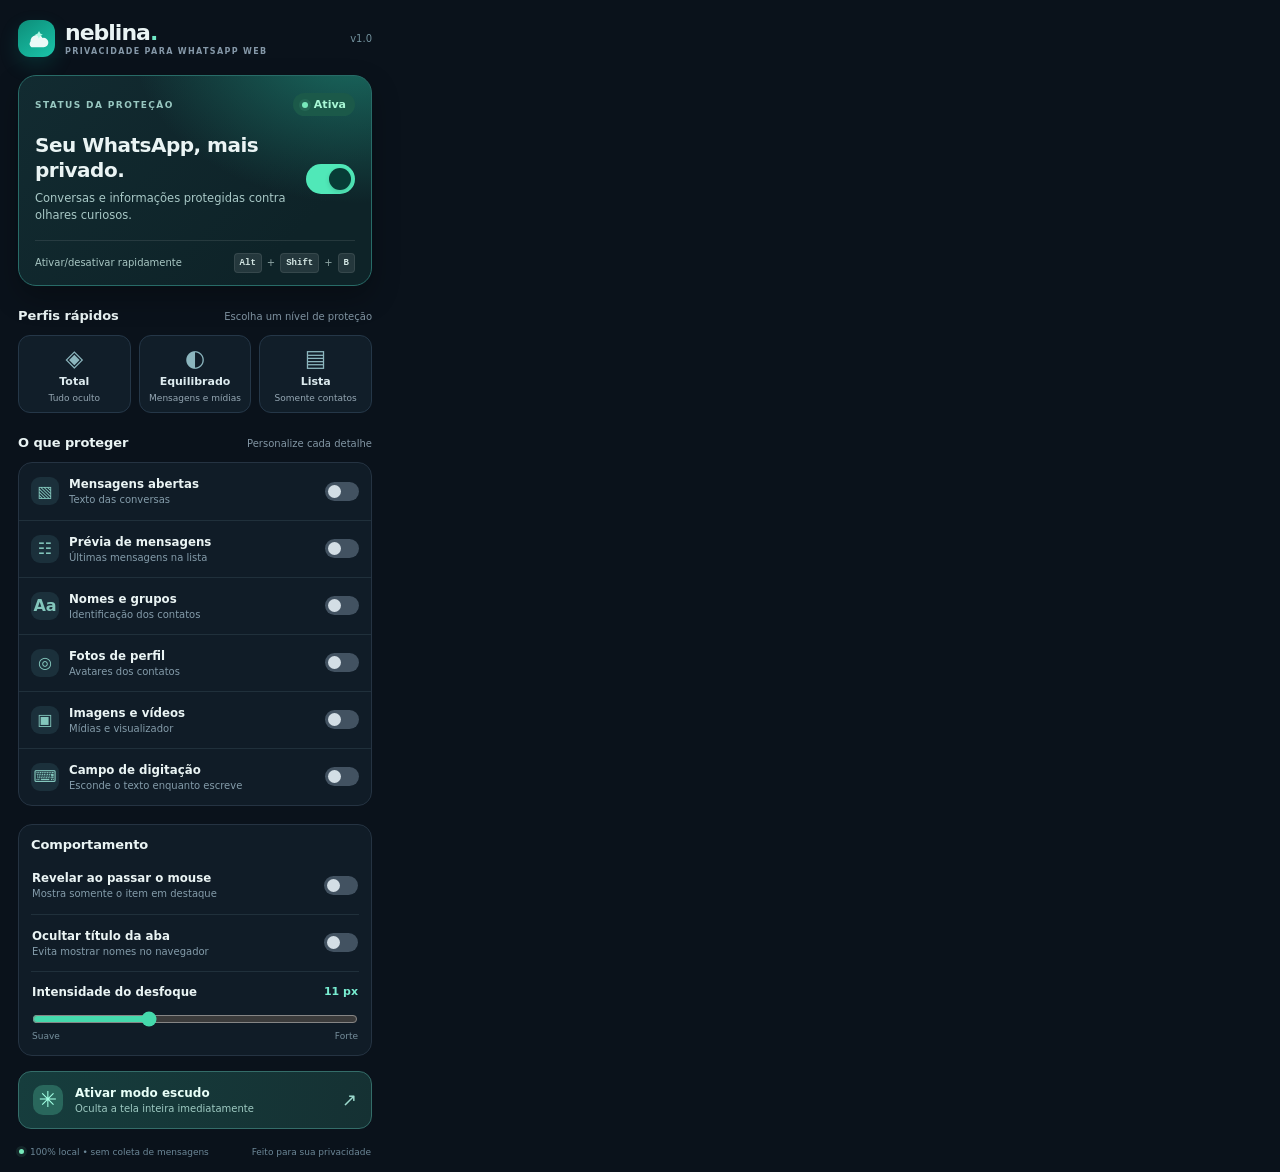
==== popup/index.html @ cad9f20e "feat: adiciona Neblina — extensão independente de privacidade para WhatsApp Web" ====
<!doctype html>
<html lang="pt-BR">
<head>
  <meta charset="utf-8">
  <meta name="viewport" content="width=device-width,initial-scale=1">
  <title>Neblina • Privacidade</title>
  <link rel="stylesheet" href="style.css">
  <script defer src="../shared/config.js"></script>
  <script defer src="popup.js"></script>
</head>
<body>
  <div class="app">
    <header class="header">
      <div class="brand-symbol" aria-hidden="true"><svg viewBox="0 0 32 32" fill="none"><path d="M8 19a8 8 0 0 1 14.8-4.2A5.7 5.7 0 1 1 24 26H9.2A5.1 5.1 0 0 1 8 19Z" fill="currentColor" opacity=".92"/><path d="m16.8 9.2 1.7-3.1 1.5 3.2 3.1 1.6-3.2 1.5-1.6 3.1-1.5-3.2-3.2-1.5 3.2-1.6Z" fill="#AEFAE4"/></svg></div>
      <div class="brand-text"><strong>neblina<span class="brand-dot">.</span></strong><span>PRIVACIDADE PARA WHATSAPP WEB</span></div>
      <span class="version">v1.0</span>
    </header>

    <section class="hero" id="hero" aria-label="Status da proteção">
      <div class="hero-top"><span class="mini-label">STATUS DA PROTEÇÃO</span><span class="status" id="status"><i></i> Ativa</span></div>
      <div class="hero-main"><div><h1 id="hero-title">Seu WhatsApp, mais privado.</h1><p id="hero-subtitle">Conversas e informações protegidas contra olhares curiosos.</p></div><label class="big-switch" aria-label="Ativar a proteção"><input type="checkbox" id="enabled" checked><span class="big-switch-track"></span></label></div>
      <div class="shortcut"><span>Ativar/desativar rapidamente</span><kbd>Alt</kbd><b>+</b><kbd>Shift</kbd><b>+</b><kbd>B</kbd></div>
    </section>

    <section class="section" aria-labelledby="presets-title">
      <div class="section-heading"><h2 id="presets-title">Perfis rápidos</h2><span>Escolha um nível de proteção</span></div>
      <div class="presets" role="group" aria-label="Perfis de privacidade">
        <button class="preset" type="button" data-preset="full"><span class="preset-icon">◈</span><strong>Total</strong><small>Tudo oculto</small></button>
        <button class="preset" type="button" data-preset="balanced"><span class="preset-icon">◐</span><strong>Equilibrado</strong><small>Mensagens e mídias</small></button>
        <button class="preset" type="button" data-preset="sidebar"><span class="preset-icon">▤</span><strong>Lista</strong><small>Somente contatos</small></button>
      </div>
    </section>

    <section class="section" aria-labelledby="custom-title">
      <div class="section-heading"><h2 id="custom-title">O que proteger</h2><span>Personalize cada detalhe</span></div>
      <div class="setting-list">
        <label class="setting"><span class="setting-icon">▧</span><span class="setting-copy"><strong>Mensagens abertas</strong><small>Texto das conversas</small></span><input type="checkbox" data-category="messages"><span class="toggle" aria-hidden="true"></span></label>
        <label class="setting"><span class="setting-icon">☷</span><span class="setting-copy"><strong>Prévia de mensagens</strong><small>Últimas mensagens na lista</small></span><input type="checkbox" data-category="previews"><span class="toggle" aria-hidden="true"></span></label>
        <label class="setting"><span class="setting-icon">Aa</span><span class="setting-copy"><strong>Nomes e grupos</strong><small>Identificação dos contatos</small></span><input type="checkbox" data-category="names"><span class="toggle" aria-hidden="true"></span></label>
        <label class="setting"><span class="setting-icon">◎</span><span class="setting-copy"><strong>Fotos de perfil</strong><small>Avatares dos contatos</small></span><input type="checkbox" data-category="avatars"><span class="toggle" aria-hidden="true"></span></label>
        <label class="setting"><span class="setting-icon">▣</span><span class="setting-copy"><strong>Imagens e vídeos</strong><small>Mídias e visualizador</small></span><input type="checkbox" data-category="media"><span class="toggle" aria-hidden="true"></span></label>
        <label class="setting"><span class="setting-icon">⌨</span><span class="setting-copy"><strong>Campo de digitação</strong><small>Esconde o texto enquanto escreve</small></span><input type="checkbox" data-category="composer"><span class="toggle" aria-hidden="true"></span></label>
      </div>
    </section>

    <section class="section preferences" aria-labelledby="prefs-title">
      <div class="section-heading"><h2 id="prefs-title">Comportamento</h2></div>
      <label class="setting compact"><span class="setting-copy"><strong>Revelar ao passar o mouse</strong><small>Mostra somente o item em destaque</small></span><input type="checkbox" id="revealOnHover"><span class="toggle" aria-hidden="true"></span></label>
      <label class="setting compact"><span class="setting-copy"><strong>Ocultar título da aba</strong><small>Evita mostrar nomes no navegador</small></span><input type="checkbox" id="hideTabTitle"><span class="toggle" aria-hidden="true"></span></label>
      <div class="blur-level"><div><strong>Intensidade do desfoque</strong><output id="blur-value" for="blur">11 px</output></div><input type="range" id="blur" min="4" max="24" step="1" value="11"><div class="range-labels"><span>Suave</span><span>Forte</span></div></div>
    </section>

    <button class="shield-action" id="shield-action" type="button"><span class="shield-icon">✳</span><span><strong>Ativar modo escudo</strong><small>Oculta a tela inteira imediatamente</small></span><span class="shield-arrow">↗</span></button>
    <footer><span><i class="privacy-dot"></i> 100% local • sem coleta de mensagens</span><span>Feito para sua privacidade</span></footer>
  </div>
</body>
</html>
---- popup/style.css ----
:root{font-family:Inter,ui-sans-serif,system-ui,-apple-system,"Segoe UI",Roboto,Arial,sans-serif;color:#EAF4F4;background:#0A121B;font-synthesis:none}*{box-sizing:border-box}body{margin:0;width:390px;max-height:590px;overflow:auto;background:#0A121B}button,input{font:inherit}button{cursor:pointer}button:focus-visible,input:focus-visible+span,input[type=range]:focus-visible{outline:2px solid #9DFCE2;outline-offset:3px}.app{padding:20px 18px 14px}.header{display:flex;gap:10px;align-items:center;margin-bottom:18px}.brand-symbol{width:37px;height:37px;border-radius:12px;display:grid;place-items:center;background:linear-gradient(145deg,#0D8D79,#1AC5A9);color:#fff;box-shadow:0 8px 20px #00bfa42a}.brand-symbol svg{width:26px}.brand-text{display:flex;flex-direction:column;gap:3px;flex:1}.brand-text strong{font-size:22px;line-height:1;letter-spacing:-1px}.brand-dot{color:#70E8C6}.brand-text>span{font-size:8px;letter-spacing:1.35px;font-weight:750;color:#8598A8}.version{font-size:10px;color:#72909C}.hero{position:relative;border:1px solid #286B67;background:radial-gradient(ellipse at 96% -17%,#1A6F63 0%,transparent 47%),linear-gradient(133deg,#122B31,#0E2328 78%);border-radius:18px;padding:17px 16px 12px;box-shadow:0 12px 28px #0004}.hero.is-off{background:linear-gradient(130deg,#1A222D,#171C24);border-color:#36424B}.hero-top{display:flex;justify-content:space-between;align-items:center}.mini-label{font-size:9px;letter-spacing:1.4px;color:#98C8C1;font-weight:800}.status{display:flex;align-items:center;gap:6px;border-radius:30px;padding:5px 9px;color:#A8F7D5;background:#1B5949;font-size:11px;font-weight:700}.status i,.privacy-dot{display:inline-block;width:6px;height:6px;border-radius:50%;background:#77E9BB;box-shadow:0 0 0 3px #78e9bb19}.is-off .status{color:#B8BEC9;background:#3A4851}.is-off .status i{background:#96A1AE}.hero-main{display:flex;gap:12px;align-items:center;justify-content:space-between;margin-top:17px}.hero h1{font-size:20px;letter-spacing:-.5px;line-height:1.25;margin:0 0 7px;max-width:248px}.hero p{font-size:11.5px;line-height:1.5;color:#A8C8C6;margin:0;max-width:252px}.big-switch{cursor:pointer;position:relative;width:49px;height:30px;flex-shrink:0}.big-switch input,.setting>input[type=checkbox]{position:absolute;opacity:0;width:1px;height:1px}.big-switch-track{position:absolute;inset:0;background:#475A68;border-radius:20px;transition:background .2s}.big-switch-track:after{content:"";display:block;position:absolute;top:4px;left:4px;width:22px;height:22px;background:#fff;border-radius:50%;transition:transform .2s;box-shadow:0 2px 5px #0002}.big-switch input:checked+.big-switch-track{background:#50E8B8}.big-switch input:checked+.big-switch-track:after{transform:translateX(19px);background:#073C36}.shortcut{border-top:1px solid #ffffff18;display:flex;align-items:center;gap:5px;margin-top:15px;padding-top:12px;color:#A9C8C4;font-size:10px}.shortcut>span{margin-right:auto}.shortcut kbd{font:700 9px ui-monospace,monospace;padding:4px 5px;border-radius:4px;color:#d3e6e3;background:#FFFFFF18;border:1px solid #ffffff15}.shortcut b{font-weight:400;color:#8EA5A4}.section{margin-top:22px}.section-heading{display:flex;justify-content:space-between;align-items:baseline;margin-bottom:12px}.section-heading h2{font-size:13px;font-weight:750;margin:0;letter-spacing:-.1px}.section-heading>span{color:#8296A4;font-size:10px}.presets{display:grid;grid-template-columns:repeat(3,minmax(0,1fr));gap:8px}.preset{background:#111E29;color:#DDEBEF;border:1px solid #253748;border-radius:12px;padding:11px 4px 9px;display:flex;flex-direction:column;align-items:center;gap:5px;transition:background .18s,border .18s}.preset:hover{background:#172C38}.preset.selected{border-color:#55E6BA;background:#14342F;box-shadow:inset 0 0 0 1px #55e6ba19}.preset-icon{font-size:23px;color:#8CB6BE;line-height:1}.preset.selected .preset-icon{color:#85F7D0}.preset strong{font-size:11px;font-weight:750}.preset small{font-size:9px;color:#95A7B3}.setting-list{background:#101C27;border:1px solid #253342;border-radius:14px;overflow:hidden}.setting{position:relative;display:flex;align-items:center;padding:10px 12px;gap:10px;min-height:57px;cursor:pointer}.setting+.setting{border-top:1px solid #20303B}.setting-icon{width:28px;height:28px;display:grid;place-items:center;border-radius:9px;font-size:16px;font-weight:650;background:#1B303B;color:#83C6BC;flex-shrink:0}.setting-copy{display:flex;flex-direction:column;gap:3px;flex:1;min-width:0}.setting-copy strong{font-size:11.8px;font-weight:650}.setting-copy small{font-size:10px;color:#849CAA}.toggle{display:block;width:34px;height:19px;background:#425261;border-radius:16px;position:relative;flex-shrink:0;transition:background .18s}.toggle:after{content:"";position:absolute;left:3px;top:3px;height:13px;width:13px;border-radius:50%;background:#D3DEE5;transition:transform .18s}.setting input:checked+.toggle{background:#37CDA7}.setting input:checked+.toggle:after{transform:translateX(15px);background:#073C36}.preferences{margin-top:18px;background:#101C27;border:1px solid #253342;border-radius:14px;padding:12px}.preferences .section-heading{margin-bottom:5px}.compact{padding:10px 1px}.compact+.compact{border-top:1px solid #20303B}.blur-level{border-top:1px solid #20303B;padding:13px 1px 2px}.blur-level>div:first-child{display:flex;justify-content:space-between;align-items:center}.blur-level strong{font-size:11.8px;font-weight:650}.blur-level output{font-size:11px;color:#78ECD0;font-weight:750}.blur-level input{margin:12px 0 4px;width:100%;accent-color:#45D9AC;cursor:pointer}.range-labels{display:flex;justify-content:space-between;color:#768F9C;font-size:9px}.shield-action{border:1px solid #346D69;border-radius:13px;background:linear-gradient(100deg,#163D3D,#153133);width:100%;display:flex;gap:12px;align-items:center;color:#E8FFF8;text-align:left;padding:13px 14px;margin-top:15px}.shield-action:hover{border-color:#6BEACF;background:#194848}.shield-on{border-color:#50E9BF;background:#1B504A}.shield-icon{display:grid;place-items:center;width:30px;height:30px;color:#A1FFE3;background:#29675C;border-radius:10px;font-size:22px}.shield-action span:nth-child(2){display:flex;flex-direction:column;gap:3px;flex:1}.shield-action strong{font-size:12px}.shield-action small{font-size:10px;color:#9ECAC2}.shield-arrow{font-size:18px;color:#9DDBCE}footer{display:flex;justify-content:space-between;align-items:center;margin-top:17px;padding:1px;color:#6C8797;font-size:9px;gap:9px}footer span:first-child{display:flex;align-items:center;gap:6px}footer .privacy-dot{width:5px;height:5px;flex-shrink:0}::-webkit-scrollbar{width:7px}::-webkit-scrollbar-thumb{border-radius:5px;background:#314A58}@media(prefers-reduced-motion:reduce){*,*:before,*:after{transition:none!important}}
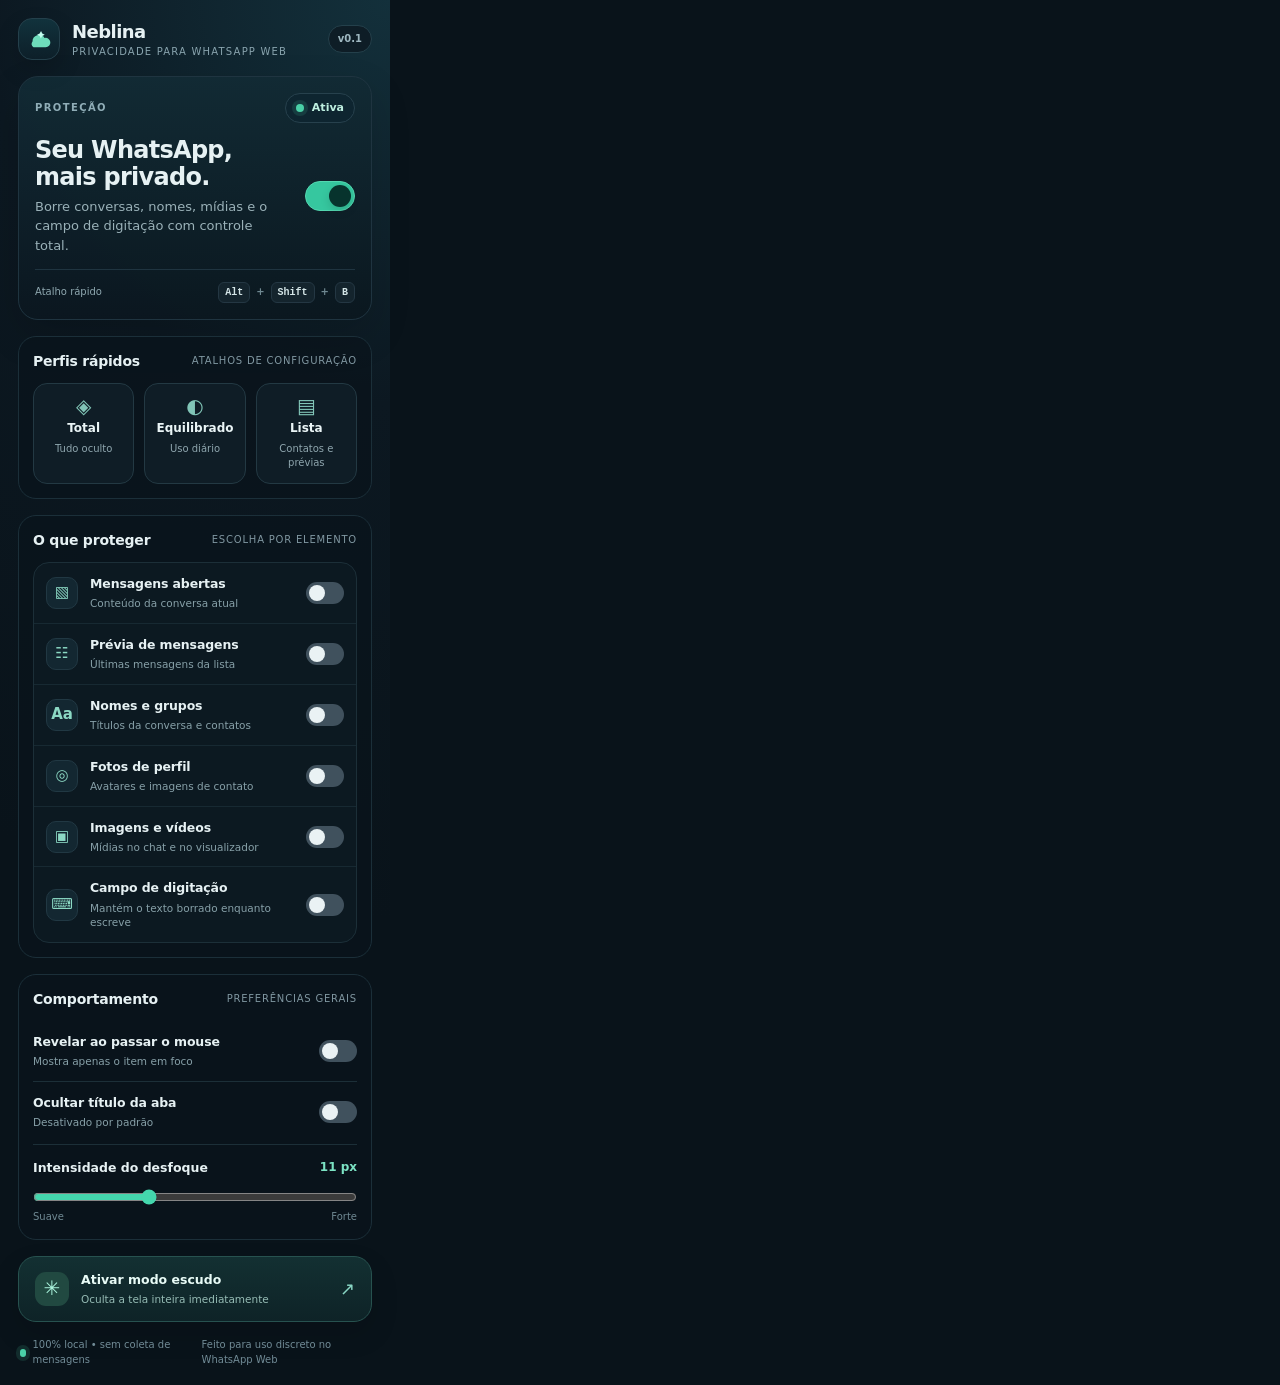
==== commit b9011f53: "fix: aprimorar privacidade e interface da versão 0.1.0" ====
--- a/popup/index.html
+++ b/popup/index.html
@@ -11,47 +11,61 @@
 <body>
   <div class="app">
     <header class="header">
-      <div class="brand-symbol" aria-hidden="true"><svg viewBox="0 0 32 32" fill="none"><path d="M8 19a8 8 0 0 1 14.8-4.2A5.7 5.7 0 1 1 24 26H9.2A5.1 5.1 0 0 1 8 19Z" fill="currentColor" opacity=".92"/><path d="m16.8 9.2 1.7-3.1 1.5 3.2 3.1 1.6-3.2 1.5-1.6 3.1-1.5-3.2-3.2-1.5 3.2-1.6Z" fill="#AEFAE4"/></svg></div>
-      <div class="brand-text"><strong>neblina<span class="brand-dot">.</span></strong><span>PRIVACIDADE PARA WHATSAPP WEB</span></div>
-      <span class="version">v1.0</span>
+      <div class="brand-wrap">
+        <div class="brand-symbol" aria-hidden="true"><svg viewBox="0 0 32 32" fill="none"><path d="M8 19a8 8 0 0 1 14.8-4.2A5.7 5.7 0 1 1 24 26H9.2A5.1 5.1 0 0 1 8 19Z" fill="currentColor" opacity=".92"/><path d="m16.8 9.2 1.7-3.1 1.5 3.2 3.1 1.6-3.2 1.5-1.6 3.1-1.5-3.2-3.2-1.5 3.2-1.6Z" fill="#C2FFF0"/></svg></div>
+        <div class="brand-text"><strong>Neblina</strong><span>Privacidade para WhatsApp Web</span></div>
+      </div>
+      <span class="version">v0.1</span>
     </header>
 
     <section class="hero" id="hero" aria-label="Status da proteção">
-      <div class="hero-top"><span class="mini-label">STATUS DA PROTEÇÃO</span><span class="status" id="status"><i></i> Ativa</span></div>
-      <div class="hero-main"><div><h1 id="hero-title">Seu WhatsApp, mais privado.</h1><p id="hero-subtitle">Conversas e informações protegidas contra olhares curiosos.</p></div><label class="big-switch" aria-label="Ativar a proteção"><input type="checkbox" id="enabled" checked><span class="big-switch-track"></span></label></div>
-      <div class="shortcut"><span>Ativar/desativar rapidamente</span><kbd>Alt</kbd><b>+</b><kbd>Shift</kbd><b>+</b><kbd>B</kbd></div>
+      <div class="hero-meta">
+        <span class="mini-label">PROTEÇÃO</span>
+        <span class="status" id="status"><i></i> Ativa</span>
+      </div>
+      <div class="hero-main">
+        <div class="hero-copy">
+          <h1 id="hero-title">Seu WhatsApp, mais privado.</h1>
+          <p id="hero-subtitle">Borre conversas, nomes, mídias e o campo de digitação com controle total.</p>
+        </div>
+        <label class="big-switch" aria-label="Ativar a proteção">
+          <input type="checkbox" id="enabled" checked>
+          <span class="big-switch-track"></span>
+        </label>
+      </div>
+      <div class="shortcut"><span>Atalho rápido</span><kbd>Alt</kbd><b>+</b><kbd>Shift</kbd><b>+</b><kbd>B</kbd></div>
     </section>
 
-    <section class="section" aria-labelledby="presets-title">
-      <div class="section-heading"><h2 id="presets-title">Perfis rápidos</h2><span>Escolha um nível de proteção</span></div>
+    <section class="section section-card" aria-labelledby="presets-title">
+      <div class="section-heading"><h2 id="presets-title">Perfis rápidos</h2><span>Atalhos de configuração</span></div>
       <div class="presets" role="group" aria-label="Perfis de privacidade">
         <button class="preset" type="button" data-preset="full"><span class="preset-icon">◈</span><strong>Total</strong><small>Tudo oculto</small></button>
-        <button class="preset" type="button" data-preset="balanced"><span class="preset-icon">◐</span><strong>Equilibrado</strong><small>Mensagens e mídias</small></button>
-        <button class="preset" type="button" data-preset="sidebar"><span class="preset-icon">▤</span><strong>Lista</strong><small>Somente contatos</small></button>
+        <button class="preset" type="button" data-preset="balanced"><span class="preset-icon">◐</span><strong>Equilibrado</strong><small>Uso diário</small></button>
+        <button class="preset" type="button" data-preset="sidebar"><span class="preset-icon">▤</span><strong>Lista</strong><small>Contatos e prévias</small></button>
       </div>
     </section>
 
-    <section class="section" aria-labelledby="custom-title">
-      <div class="section-heading"><h2 id="custom-title">O que proteger</h2><span>Personalize cada detalhe</span></div>
+    <section class="section section-card" aria-labelledby="custom-title">
+      <div class="section-heading"><h2 id="custom-title">O que proteger</h2><span>Escolha por elemento</span></div>
       <div class="setting-list">
-        <label class="setting"><span class="setting-icon">▧</span><span class="setting-copy"><strong>Mensagens abertas</strong><small>Texto das conversas</small></span><input type="checkbox" data-category="messages"><span class="toggle" aria-hidden="true"></span></label>
-        <label class="setting"><span class="setting-icon">☷</span><span class="setting-copy"><strong>Prévia de mensagens</strong><small>Últimas mensagens na lista</small></span><input type="checkbox" data-category="previews"><span class="toggle" aria-hidden="true"></span></label>
-        <label class="setting"><span class="setting-icon">Aa</span><span class="setting-copy"><strong>Nomes e grupos</strong><small>Identificação dos contatos</small></span><input type="checkbox" data-category="names"><span class="toggle" aria-hidden="true"></span></label>
-        <label class="setting"><span class="setting-icon">◎</span><span class="setting-copy"><strong>Fotos de perfil</strong><small>Avatares dos contatos</small></span><input type="checkbox" data-category="avatars"><span class="toggle" aria-hidden="true"></span></label>
-        <label class="setting"><span class="setting-icon">▣</span><span class="setting-copy"><strong>Imagens e vídeos</strong><small>Mídias e visualizador</small></span><input type="checkbox" data-category="media"><span class="toggle" aria-hidden="true"></span></label>
-        <label class="setting"><span class="setting-icon">⌨</span><span class="setting-copy"><strong>Campo de digitação</strong><small>Esconde o texto enquanto escreve</small></span><input type="checkbox" data-category="composer"><span class="toggle" aria-hidden="true"></span></label>
+        <label class="setting"><span class="setting-icon">▧</span><span class="setting-copy"><strong>Mensagens abertas</strong><small>Conteúdo da conversa atual</small></span><input type="checkbox" data-category="messages"><span class="toggle" aria-hidden="true"></span></label>
+        <label class="setting"><span class="setting-icon">☷</span><span class="setting-copy"><strong>Prévia de mensagens</strong><small>Últimas mensagens da lista</small></span><input type="checkbox" data-category="previews"><span class="toggle" aria-hidden="true"></span></label>
+        <label class="setting"><span class="setting-icon">Aa</span><span class="setting-copy"><strong>Nomes e grupos</strong><small>Títulos da conversa e contatos</small></span><input type="checkbox" data-category="names"><span class="toggle" aria-hidden="true"></span></label>
+        <label class="setting"><span class="setting-icon">◎</span><span class="setting-copy"><strong>Fotos de perfil</strong><small>Avatares e imagens de contato</small></span><input type="checkbox" data-category="avatars"><span class="toggle" aria-hidden="true"></span></label>
+        <label class="setting"><span class="setting-icon">▣</span><span class="setting-copy"><strong>Imagens e vídeos</strong><small>Mídias no chat e no visualizador</small></span><input type="checkbox" data-category="media"><span class="toggle" aria-hidden="true"></span></label>
+        <label class="setting"><span class="setting-icon">⌨</span><span class="setting-copy"><strong>Campo de digitação</strong><small>Mantém o texto borrado enquanto escreve</small></span><input type="checkbox" data-category="composer"><span class="toggle" aria-hidden="true"></span></label>
       </div>
     </section>
 
-    <section class="section preferences" aria-labelledby="prefs-title">
-      <div class="section-heading"><h2 id="prefs-title">Comportamento</h2></div>
-      <label class="setting compact"><span class="setting-copy"><strong>Revelar ao passar o mouse</strong><small>Mostra somente o item em destaque</small></span><input type="checkbox" id="revealOnHover"><span class="toggle" aria-hidden="true"></span></label>
-      <label class="setting compact"><span class="setting-copy"><strong>Ocultar título da aba</strong><small>Evita mostrar nomes no navegador</small></span><input type="checkbox" id="hideTabTitle"><span class="toggle" aria-hidden="true"></span></label>
+    <section class="section section-card preferences" aria-labelledby="prefs-title">
+      <div class="section-heading"><h2 id="prefs-title">Comportamento</h2><span>Preferências gerais</span></div>
+      <label class="setting compact"><span class="setting-copy"><strong>Revelar ao passar o mouse</strong><small>Mostra apenas o item em foco</small></span><input type="checkbox" id="revealOnHover"><span class="toggle" aria-hidden="true"></span></label>
+      <label class="setting compact"><span class="setting-copy"><strong>Ocultar título da aba</strong><small>Desativado por padrão</small></span><input type="checkbox" id="hideTabTitle"><span class="toggle" aria-hidden="true"></span></label>
       <div class="blur-level"><div><strong>Intensidade do desfoque</strong><output id="blur-value" for="blur">11 px</output></div><input type="range" id="blur" min="4" max="24" step="1" value="11"><div class="range-labels"><span>Suave</span><span>Forte</span></div></div>
     </section>
 
     <button class="shield-action" id="shield-action" type="button"><span class="shield-icon">✳</span><span><strong>Ativar modo escudo</strong><small>Oculta a tela inteira imediatamente</small></span><span class="shield-arrow">↗</span></button>
-    <footer><span><i class="privacy-dot"></i> 100% local • sem coleta de mensagens</span><span>Feito para sua privacidade</span></footer>
+    <footer><span><i class="privacy-dot"></i> 100% local • sem coleta de mensagens</span><span>Feito para uso discreto no WhatsApp Web</span></footer>
   </div>
 </body>
 </html>
--- a/popup/style.css
+++ b/popup/style.css
@@ -1 +1 @@
-:root{font-family:Inter,ui-sans-serif,system-ui,-apple-system,"Segoe UI",Roboto,Arial,sans-serif;color:#EAF4F4;background:#0A121B;font-synthesis:none}*{box-sizing:border-box}body{margin:0;width:390px;max-height:590px;overflow:auto;background:#0A121B}button,input{font:inherit}button{cursor:pointer}button:focus-visible,input:focus-visible+span,input[type=range]:focus-visible{outline:2px solid #9DFCE2;outline-offset:3px}.app{padding:20px 18px 14px}.header{display:flex;gap:10px;align-items:center;margin-bottom:18px}.brand-symbol{width:37px;height:37px;border-radius:12px;display:grid;place-items:center;background:linear-gradient(145deg,#0D8D79,#1AC5A9);color:#fff;box-shadow:0 8px 20px #00bfa42a}.brand-symbol svg{width:26px}.brand-text{display:flex;flex-direction:column;gap:3px;flex:1}.brand-text strong{font-size:22px;line-height:1;letter-spacing:-1px}.brand-dot{color:#70E8C6}.brand-text>span{font-size:8px;letter-spacing:1.35px;font-weight:750;color:#8598A8}.version{font-size:10px;color:#72909C}.hero{position:relative;border:1px solid #286B67;background:radial-gradient(ellipse at 96% -17%,#1A6F63 0%,transparent 47%),linear-gradient(133deg,#122B31,#0E2328 78%);border-radius:18px;padding:17px 16px 12px;box-shadow:0 12px 28px #0004}.hero.is-off{background:linear-gradient(130deg,#1A222D,#171C24);border-color:#36424B}.hero-top{display:flex;justify-content:space-between;align-items:center}.mini-label{font-size:9px;letter-spacing:1.4px;color:#98C8C1;font-weight:800}.status{display:flex;align-items:center;gap:6px;border-radius:30px;padding:5px 9px;color:#A8F7D5;background:#1B5949;font-size:11px;font-weight:700}.status i,.privacy-dot{display:inline-block;width:6px;height:6px;border-radius:50%;background:#77E9BB;box-shadow:0 0 0 3px #78e9bb19}.is-off .status{color:#B8BEC9;background:#3A4851}.is-off .status i{background:#96A1AE}.hero-main{display:flex;gap:12px;align-items:center;justify-content:space-between;margin-top:17px}.hero h1{font-size:20px;letter-spacing:-.5px;line-height:1.25;margin:0 0 7px;max-width:248px}.hero p{font-size:11.5px;line-height:1.5;color:#A8C8C6;margin:0;max-width:252px}.big-switch{cursor:pointer;position:relative;width:49px;height:30px;flex-shrink:0}.big-switch input,.setting>input[type=checkbox]{position:absolute;opacity:0;width:1px;height:1px}.big-switch-track{position:absolute;inset:0;background:#475A68;border-radius:20px;transition:background .2s}.big-switch-track:after{content:"";display:block;position:absolute;top:4px;left:4px;width:22px;height:22px;background:#fff;border-radius:50%;transition:transform .2s;box-shadow:0 2px 5px #0002}.big-switch input:checked+.big-switch-track{background:#50E8B8}.big-switch input:checked+.big-switch-track:after{transform:translateX(19px);background:#073C36}.shortcut{border-top:1px solid #ffffff18;display:flex;align-items:center;gap:5px;margin-top:15px;padding-top:12px;color:#A9C8C4;font-size:10px}.shortcut>span{margin-right:auto}.shortcut kbd{font:700 9px ui-monospace,monospace;padding:4px 5px;border-radius:4px;color:#d3e6e3;background:#FFFFFF18;border:1px solid #ffffff15}.shortcut b{font-weight:400;color:#8EA5A4}.section{margin-top:22px}.section-heading{display:flex;justify-content:space-between;align-items:baseline;margin-bottom:12px}.section-heading h2{font-size:13px;font-weight:750;margin:0;letter-spacing:-.1px}.section-heading>span{color:#8296A4;font-size:10px}.presets{display:grid;grid-template-columns:repeat(3,minmax(0,1fr));gap:8px}.preset{background:#111E29;color:#DDEBEF;border:1px solid #253748;border-radius:12px;padding:11px 4px 9px;display:flex;flex-direction:column;align-items:center;gap:5px;transition:background .18s,border .18s}.preset:hover{background:#172C38}.preset.selected{border-color:#55E6BA;background:#14342F;box-shadow:inset 0 0 0 1px #55e6ba19}.preset-icon{font-size:23px;color:#8CB6BE;line-height:1}.preset.selected .preset-icon{color:#85F7D0}.preset strong{font-size:11px;font-weight:750}.preset small{font-size:9px;color:#95A7B3}.setting-list{background:#101C27;border:1px solid #253342;border-radius:14px;overflow:hidden}.setting{position:relative;display:flex;align-items:center;padding:10px 12px;gap:10px;min-height:57px;cursor:pointer}.setting+.setting{border-top:1px solid #20303B}.setting-icon{width:28px;height:28px;display:grid;place-items:center;border-radius:9px;font-size:16px;font-weight:650;background:#1B303B;color:#83C6BC;flex-shrink:0}.setting-copy{display:flex;flex-direction:column;gap:3px;flex:1;min-width:0}.setting-copy strong{font-size:11.8px;font-weight:650}.setting-copy small{font-size:10px;color:#849CAA}.toggle{display:block;width:34px;height:19px;background:#425261;border-radius:16px;position:relative;flex-shrink:0;transition:background .18s}.toggle:after{content:"";position:absolute;left:3px;top:3px;height:13px;width:13px;border-radius:50%;background:#D3DEE5;transition:transform .18s}.setting input:checked+.toggle{background:#37CDA7}.setting input:checked+.toggle:after{transform:translateX(15px);background:#073C36}.preferences{margin-top:18px;background:#101C27;border:1px solid #253342;border-radius:14px;padding:12px}.preferences .section-heading{margin-bottom:5px}.compact{padding:10px 1px}.compact+.compact{border-top:1px solid #20303B}.blur-level{border-top:1px solid #20303B;padding:13px 1px 2px}.blur-level>div:first-child{display:flex;justify-content:space-between;align-items:center}.blur-level strong{font-size:11.8px;font-weight:650}.blur-level output{font-size:11px;color:#78ECD0;font-weight:750}.blur-level input{margin:12px 0 4px;width:100%;accent-color:#45D9AC;cursor:pointer}.range-labels{display:flex;justify-content:space-between;color:#768F9C;font-size:9px}.shield-action{border:1px solid #346D69;border-radius:13px;background:linear-gradient(100deg,#163D3D,#153133);width:100%;display:flex;gap:12px;align-items:center;color:#E8FFF8;text-align:left;padding:13px 14px;margin-top:15px}.shield-action:hover{border-color:#6BEACF;background:#194848}.shield-on{border-color:#50E9BF;background:#1B504A}.shield-icon{display:grid;place-items:center;width:30px;height:30px;color:#A1FFE3;background:#29675C;border-radius:10px;font-size:22px}.shield-action span:nth-child(2){display:flex;flex-direction:column;gap:3px;flex:1}.shield-action strong{font-size:12px}.shield-action small{font-size:10px;color:#9ECAC2}.shield-arrow{font-size:18px;color:#9DDBCE}footer{display:flex;justify-content:space-between;align-items:center;margin-top:17px;padding:1px;color:#6C8797;font-size:9px;gap:9px}footer span:first-child{display:flex;align-items:center;gap:6px}footer .privacy-dot{width:5px;height:5px;flex-shrink:0}::-webkit-scrollbar{width:7px}::-webkit-scrollbar-thumb{border-radius:5px;background:#314A58}@media(prefers-reduced-motion:reduce){*,*:before,*:after{transition:none!important}}
+*{box-sizing:border-box}html,body{margin:0;padding:0}body{width:390px;min-height:690px;background:#09131A;color:#E6F1F3;font:500 14px/1.45 Inter,ui-sans-serif,system-ui,-apple-system,"Segoe UI",sans-serif}button,input{font:inherit}button{cursor:pointer}input[type=checkbox]{position:absolute;opacity:0;pointer-events:none}.app{padding:18px;background:radial-gradient(circle at top right,#13303B 0,#0C1821 28%,#09131A 64%)}.header{display:flex;align-items:center;justify-content:space-between;gap:12px;margin-bottom:16px}.brand-wrap{display:flex;align-items:center;gap:12px;min-width:0}.brand-symbol{width:42px;height:42px;display:grid;place-items:center;border-radius:14px;background:linear-gradient(180deg,#11323C,#0D1F29);color:#76EBC7;border:1px solid #24404B;box-shadow:0 10px 24px #00000024}.brand-symbol svg{width:26px;height:26px}.brand-text{display:flex;flex-direction:column;min-width:0}.brand-text strong{font-size:18px;font-weight:780;letter-spacing:-.03em}.brand-text span{font-size:10px;text-transform:uppercase;letter-spacing:.12em;color:#89A4AE;white-space:nowrap;overflow:hidden;text-overflow:ellipsis}.version{padding:6px 9px;border-radius:999px;border:1px solid #24404B;background:#0E1D26;color:#9EB7C0;font-size:10px;font-weight:700}.hero{border:1px solid #1F3440;border-radius:20px;padding:16px;background:linear-gradient(180deg,rgba(18,42,52,.98),rgba(11,23,31,.98));box-shadow:0 16px 40px #00000024}.hero.is-off{opacity:.8}.hero-meta,.section-heading,.blur-level>div:first-child,footer{display:flex;align-items:center;justify-content:space-between}.mini-label{font-size:10px;letter-spacing:.14em;text-transform:uppercase;color:#90ADB7;font-weight:700}.status{display:inline-flex;align-items:center;gap:8px;padding:6px 10px;border-radius:999px;background:#0E2530;border:1px solid #27414D;color:#BEEFE0;font-size:11px;font-weight:700}.status i,.privacy-dot{width:8px;height:8px;border-radius:999px;background:#4AD0A7;box-shadow:0 0 0 4px #4ad0a722}.hero-main{display:flex;align-items:center;justify-content:space-between;gap:16px;margin-top:14px}.hero-copy{flex:1;min-width:0}.hero-copy h1{margin:0 0 6px;font-size:24px;line-height:1.12;letter-spacing:-.03em}.hero-copy p{margin:0;color:#9AB1B8;font-size:13px;line-height:1.5}.big-switch{display:block;flex-shrink:0}.big-switch-track{display:block;position:relative;width:50px;height:30px;border-radius:999px;background:#374854;border:1px solid #4C5F6A;transition:background .18s,border-color .18s}.big-switch-track:after{content:"";position:absolute;top:3px;left:3px;width:22px;height:22px;border-radius:50%;background:#fff;transition:transform .18s;box-shadow:0 4px 10px #00000024}.big-switch input:checked+.big-switch-track{background:#36C79F;border-color:#53D7B0}.big-switch input:checked+.big-switch-track:after{transform:translateX(20px);background:#07332D}.shortcut{display:flex;align-items:center;gap:6px;margin-top:14px;padding-top:12px;border-top:1px solid #1F3440;color:#8FA8B0;font-size:10px}.shortcut span{margin-right:auto}.shortcut kbd{padding:4px 6px;border-radius:6px;background:#14242D;border:1px solid #243743;color:#D4E5E7;font:700 10px ui-monospace,monospace}.shortcut b{color:#6F8891;font-weight:700}.section{margin-top:16px}.section-card{border:1px solid #1B2F39;border-radius:18px;padding:14px;background:rgba(10,20,27,.78)}.section-heading{gap:12px;margin-bottom:12px}.section-heading h2{margin:0;font-size:14px;font-weight:760;letter-spacing:-.015em}.section-heading span{font-size:10px;color:#8097A1;text-transform:uppercase;letter-spacing:.08em}.presets{display:grid;grid-template-columns:repeat(3,minmax(0,1fr));gap:10px}.preset{border:1px solid #233943;background:#0F1D26;color:#EAF5F6;border-radius:14px;padding:12px 8px;display:flex;flex-direction:column;align-items:center;gap:4px;transition:border-color .18s,background .18s,transform .18s}.preset:hover{background:#142630;border-color:#2A4652;transform:translateY(-1px)}.preset.selected{background:#102C2C;border-color:#49CCA7;box-shadow:inset 0 0 0 1px #49cca721}.preset-icon{font-size:20px;line-height:1;color:#81C5B7}.preset strong{font-size:12px;font-weight:760}.preset small{font-size:10px;color:#8FA6AE;text-align:center}.setting-list{border:1px solid #1C2F38;border-radius:16px;overflow:hidden;background:#0C1921}.setting{position:relative;display:flex;align-items:center;gap:12px;min-height:60px;padding:12px;cursor:pointer}.setting+.setting{border-top:1px solid #172932}.setting-icon{width:32px;height:32px;display:grid;place-items:center;border-radius:10px;background:#132731;color:#8CD9C4;border:1px solid #213843;font-size:15px;font-weight:700;flex-shrink:0}.setting-copy{display:flex;flex-direction:column;gap:3px;flex:1;min-width:0}.setting-copy strong{font-size:12.5px;font-weight:700;letter-spacing:-.01em}.setting-copy small{font-size:10.5px;color:#87A0A8;line-height:1.4}.toggle{display:block;width:38px;height:22px;border-radius:999px;background:#40515D;position:relative;flex-shrink:0;transition:background .18s}.toggle:after{content:"";position:absolute;left:3px;top:3px;width:16px;height:16px;border-radius:50%;background:#EAF2F4;transition:transform .18s}.setting input:checked+.toggle{background:#38CFA6}.setting input:checked+.toggle:after{transform:translateX(16px);background:#06352F}.preferences{padding:14px}.compact{padding:12px 0;min-height:auto}.compact+.compact{border-top:1px solid #1C2F38}.blur-level{border-top:1px solid #1C2F38;padding-top:14px;margin-top:2px}.blur-level strong{font-size:12.5px;font-weight:700}.blur-level output{font-size:12px;font-weight:700;color:#7CE3C4}.blur-level input{width:100%;margin:12px 0 4px;accent-color:#44D7AD;cursor:pointer}.range-labels{display:flex;justify-content:space-between;font-size:10px;color:#708A94}.shield-action{width:100%;margin-top:16px;padding:14px 16px;display:flex;align-items:center;gap:12px;border-radius:18px;border:1px solid #27524F;background:linear-gradient(180deg,#133032,#0E2327);color:#E8FBF6;text-align:left;box-shadow:0 12px 28px #00000020}.shield-action:hover{border-color:#4DC9A9}.shield-on{border-color:#50DDB2;background:linear-gradient(180deg,#16403E,#123031)}.shield-icon{width:34px;height:34px;display:grid;place-items:center;border-radius:11px;background:#214941;color:#A9F3DC;font-size:20px;flex-shrink:0}.shield-action span:nth-child(2){display:flex;flex-direction:column;gap:3px;flex:1}.shield-action strong{font-size:12.5px}.shield-action small{font-size:10.5px;color:#95BBB4}.shield-arrow{font-size:18px;color:#88D5C3}footer{margin-top:16px;padding:0 2px;color:#718B96;font-size:10px;gap:10px}footer span:first-child{display:flex;align-items:center;gap:6px}::-webkit-scrollbar{width:7px}::-webkit-scrollbar-thumb{border-radius:6px;background:#2A404C}@media(prefers-reduced-motion:reduce){*,*:before,*:after{transition:none!important}}
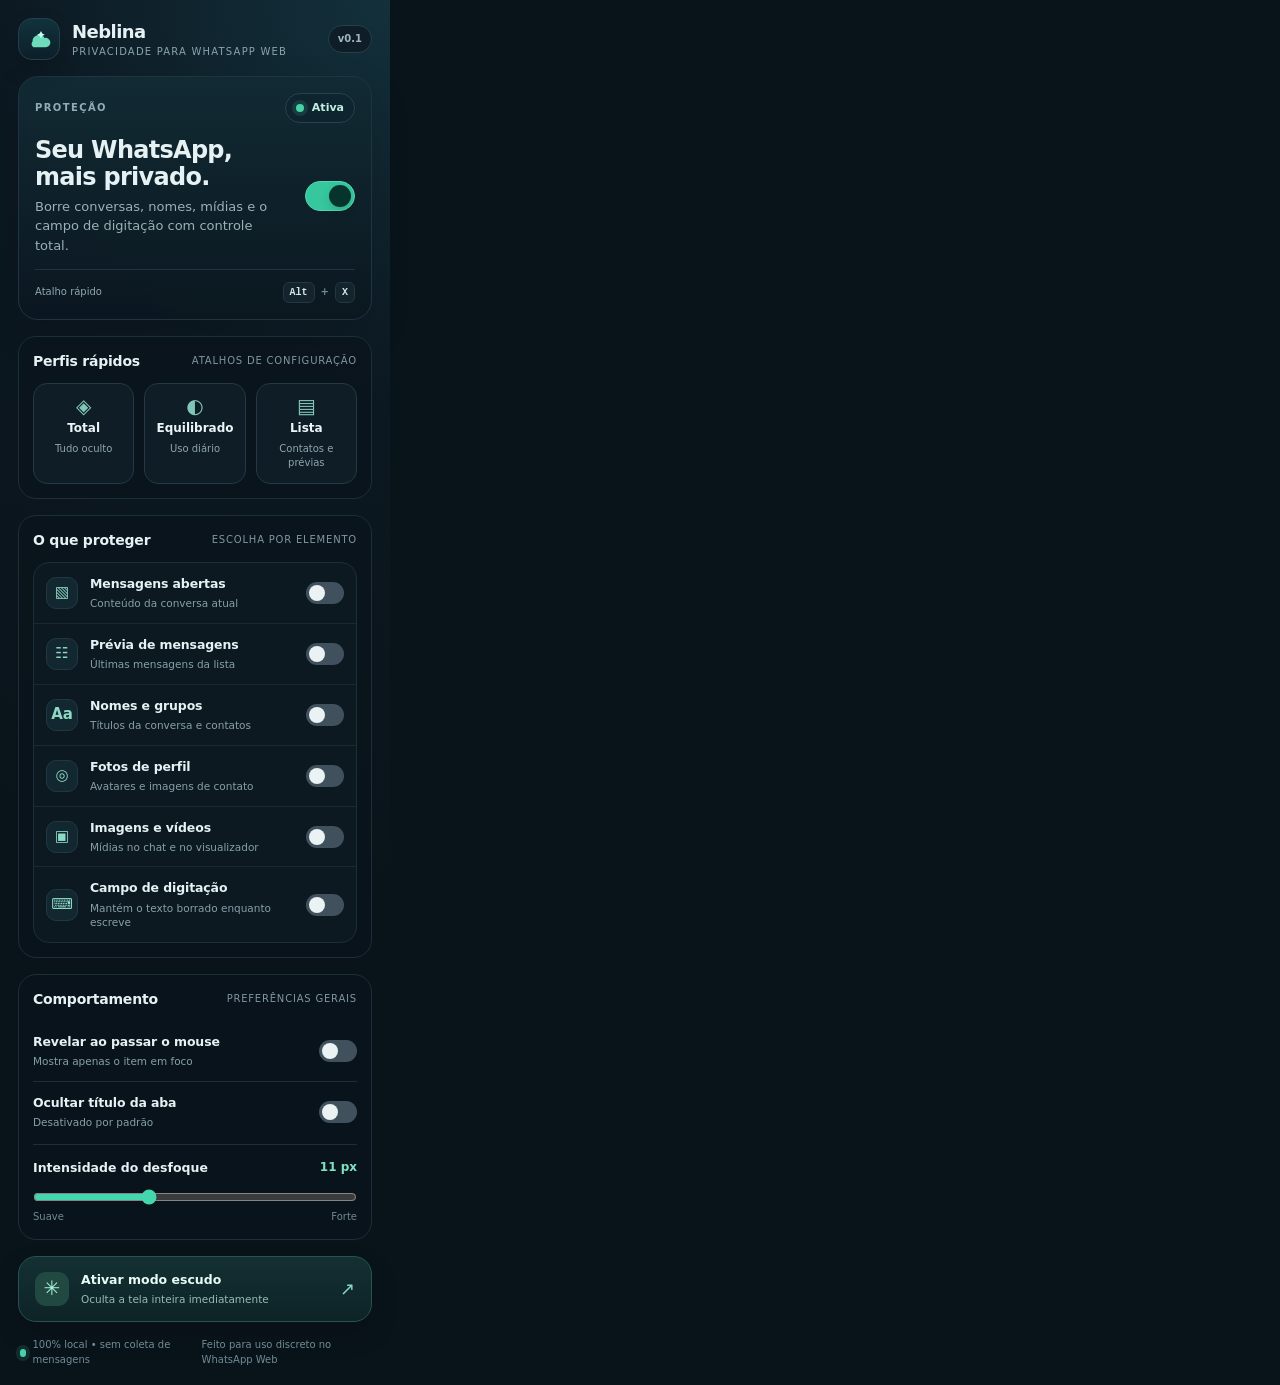
==== commit ff7c69b5: "chore: alterar atalho de privacidade para Alt+X (v0.1.7)" ====
--- a/popup/index.html
+++ b/popup/index.html
@@ -33,7 +33,7 @@
           <span class="big-switch-track"></span>
         </label>
       </div>
-      <div class="shortcut"><span>Atalho rápido</span><kbd>Alt</kbd><b>+</b><kbd>Shift</kbd><b>+</b><kbd>B</kbd></div>
+      <div class="shortcut"><span>Atalho rápido</span><kbd>Alt</kbd><b>+</b><kbd>X</kbd></div>
     </section>
 
     <section class="section section-card" aria-labelledby="presets-title">
